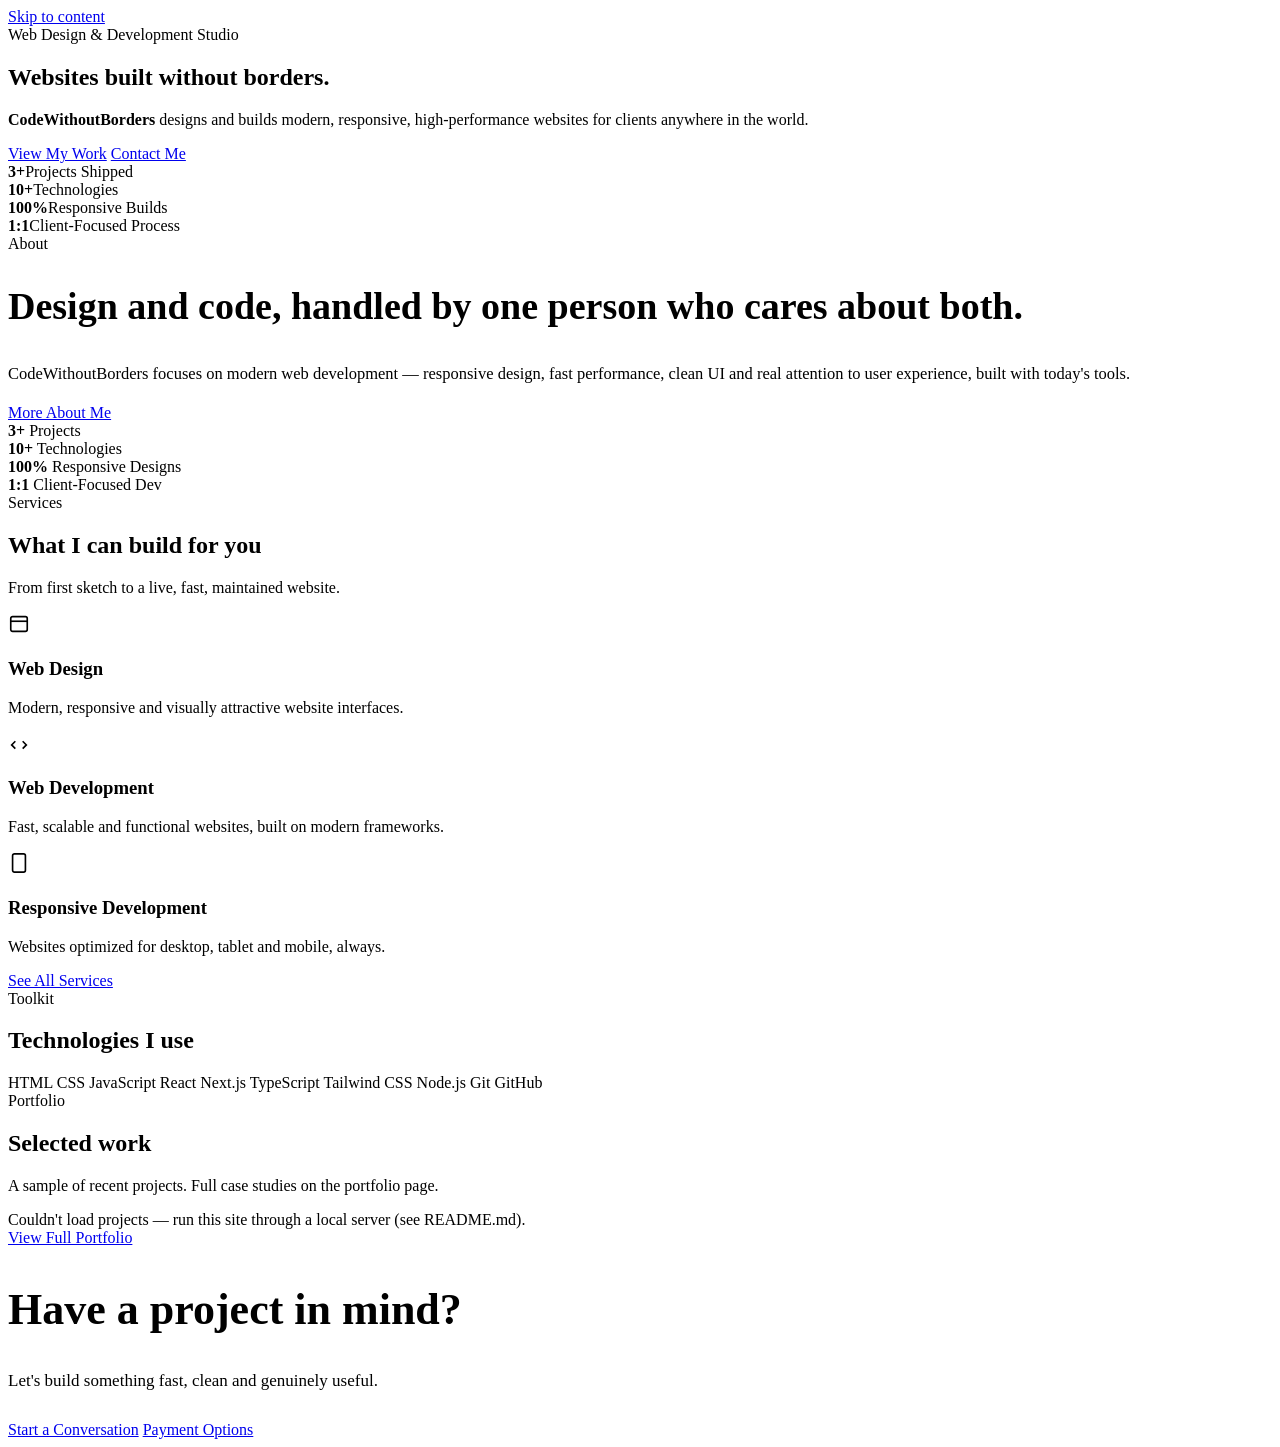
==== index.html @ 9c2fdf0f "Add files via upload" ====
<!DOCTYPE html>
<html lang="en">
<head>
<meta charset="UTF-8" />
<meta name="viewport" content="width=device-width, initial-scale=1.0" />
<title>CodeWithoutBorders — Web Design &amp; Development Without Borders</title>
<meta name="description" content="CodeWithoutBorders builds modern, responsive, high-performance websites — web design, web development, UI/UX and optimization for clients anywhere." />
<link rel="canonical" href="https://REPLACE_ME_DOMAIN.com/" />
<meta property="og:type" content="website" />
<meta property="og:title" content="CodeWithoutBorders — Web Design & Development Without Borders" />
<meta property="og:description" content="Modern, responsive and high-performance websites, built without borders." />
<meta property="og:url" content="https://REPLACE_ME_DOMAIN.com/" />
<meta name="twitter:card" content="summary_large_image" />
<link rel="icon" href="data:image/svg+xml,<svg xmlns=%22http://www.w3.org/2000/svg%22 viewBox=%220 0 100 100%22><text y=%22.9em%22 font-size=%2290%22 fill=%22%2300ff88%22>&lt;/&gt;</text></svg>" />
<link rel="stylesheet" href="css/styles.css" />
</head>
<body data-page="home">
<a href="#main" class="skip-link">Skip to content</a>
<div id="site-header"></div>

<main id="main">
  <section class="hero">
    <div class="hero-bg" aria-hidden="true"></div>
    <div class="hero-grid" aria-hidden="true"></div>
    <div class="floaters" aria-hidden="true"></div>
    <div class="container hero-content">
      <span class="eyebrow">Web Design &amp; Development Studio</span>
      <h1>Websites built <span class="accent">without borders.</span></h1>
      <p class="hero-sub"><strong style="color:var(--text);">CodeWithoutBorders</strong> designs and builds modern, responsive, high-performance websites for clients anywhere in the world.</p>
      <div class="hero-cta">
        <a href="portfolio.html" class="btn btn-primary">View My Work</a>
        <a href="contact.html" class="btn btn-secondary">Contact Me</a>
      </div>
      <div class="hero-meta">
        <div><strong>3+</strong><span>Projects Shipped</span></div>
        <div><strong>10+</strong><span>Technologies</span></div>
        <div><strong>100%</strong><span>Responsive Builds</span></div>
        <div><strong>1:1</strong><span>Client-Focused Process</span></div>
      </div>
    </div>
  </section>

  <section class="section" id="about-preview">
    <div class="container">
      <div class="split-2col" style="--split-ratio: 1fr 1fr; --split-gap: 60px;">
        <div class="reveal">
          <span class="eyebrow">About</span>
          <h2 style="font-size:clamp(26px,4vw,38px); font-weight:600;">Design and code, handled by one person who cares about both.</h2>
          <p style="color:var(--text-muted); margin-top:18px; font-size:16.5px; line-height:1.7;">
            CodeWithoutBorders focuses on modern web development — responsive design, fast performance, clean UI and real attention to user experience, built with today's tools.
          </p>
          <a href="about.html" class="btn btn-secondary" style="margin-top:26px;">More About Me</a>
        </div>
        <div class="grid grid-2 reveal">
          <div class="card stat-card">
            <strong>3+</strong>
            <span>Projects</span>
          </div>
          <div class="card stat-card">
            <strong>10+</strong>
            <span>Technologies</span>
          </div>
          <div class="card stat-card">
            <strong>100%</strong>
            <span>Responsive Designs</span>
          </div>
          <div class="card stat-card">
            <strong>1:1</strong>
            <span>Client-Focused Dev</span>
          </div>
        </div>
      </div>
    </div>
  </section>

  <section class="section" style="background:var(--bg-elevated); border-top:1px solid var(--border); border-bottom:1px solid var(--border);">
    <div class="container">
      <div class="section-head reveal">
        <span class="eyebrow">Services</span>
        <h2>What I can build for you</h2>
        <p>From first sketch to a live, fast, maintained website.</p>
      </div>
      <div class="grid grid-3" id="homeServices">
        <div class="card reveal">
          <div class="icon"><svg width="22" height="22" viewBox="0 0 24 24" fill="none" stroke="currentColor" stroke-width="1.8"><rect x="3" y="4" width="18" height="16" rx="2"/><path d="M3 9h18"/></svg></div>
          <h3>Web Design</h3>
          <p>Modern, responsive and visually attractive website interfaces.</p>
        </div>
        <div class="card reveal">
          <div class="icon"><svg width="22" height="22" viewBox="0 0 24 24" fill="none" stroke="currentColor" stroke-width="1.8"><path d="m8 9-4 4 4 4M16 9l4 4-4 4"/></svg></div>
          <h3>Web Development</h3>
          <p>Fast, scalable and functional websites, built on modern frameworks.</p>
        </div>
        <div class="card reveal">
          <div class="icon"><svg width="22" height="22" viewBox="0 0 24 24" fill="none" stroke="currentColor" stroke-width="1.8"><rect x="5" y="2" width="14" height="20" rx="2"/><path d="M12 18h.01"/></svg></div>
          <h3>Responsive Development</h3>
          <p>Websites optimized for desktop, tablet and mobile, always.</p>
        </div>
      </div>
      <div class="text-center mt-lg reveal">
        <a href="services.html" class="btn btn-secondary">See All Services</a>
      </div>
    </div>
  </section>

  <section class="section">
    <div class="container">
      <div class="section-head reveal">
        <span class="eyebrow">Toolkit</span>
        <h2>Technologies I use</h2>
      </div>
      <div class="tech-badges reveal" id="homeTech">
        <span class="tech-badge"><span class="dot"></span>HTML</span>
        <span class="tech-badge"><span class="dot"></span>CSS</span>
        <span class="tech-badge"><span class="dot"></span>JavaScript</span>
        <span class="tech-badge"><span class="dot"></span>React</span>
        <span class="tech-badge"><span class="dot"></span>Next.js</span>
        <span class="tech-badge"><span class="dot"></span>TypeScript</span>
        <span class="tech-badge"><span class="dot"></span>Tailwind CSS</span>
        <span class="tech-badge"><span class="dot"></span>Node.js</span>
        <span class="tech-badge"><span class="dot"></span>Git</span>
        <span class="tech-badge"><span class="dot"></span>GitHub</span>
      </div>
    </div>
  </section>

  <section class="section" style="background:var(--bg-elevated); border-top:1px solid var(--border); border-bottom:1px solid var(--border);">
    <div class="container">
      <div class="section-head reveal">
        <span class="eyebrow">Portfolio</span>
        <h2>Selected work</h2>
        <p>A sample of recent projects. Full case studies on the portfolio page.</p>
      </div>
      <div class="project-grid" id="homeProjectGrid">
        <div class="empty-state">Loading projects…</div>
      </div>
      <div class="text-center mt-lg reveal">
        <a href="portfolio.html" class="btn btn-primary">View Full Portfolio</a>
      </div>
    </div>
  </section>

  <section class="section text-center">
    <div class="container reveal">
      <h2 style="font-size:clamp(28px,4.5vw,44px);">Have a project in mind?</h2>
      <p style="color:var(--text-muted); margin-top:14px; font-size:17px;">Let's build something fast, clean and genuinely useful.</p>
      <div class="hero-cta" style="justify-content:center; margin-top:30px;">
        <a href="contact.html" class="btn btn-primary">Start a Conversation</a>
        <a href="payments.html" class="btn btn-secondary">Payment Options</a>
      </div>
    </div>
  </section>
</main>

<div id="site-footer"></div>
<div id="site-whatsapp"></div>

<script src="js/config.js"></script>
<script src="js/components.js"></script>
<script src="js/main.js"></script>
<script>
  // Small featured-projects preview, reuses the same data source as the portfolio page.
  (async function () {
    const grid = document.getElementById("homeProjectGrid");
    try {
      const res = await fetch("data/projects.json");
      const projects = await res.json();
      const featured = projects.filter((p) => p.featured).slice(0, 3);
      const list = featured.length ? featured : projects.slice(0, 3);
      grid.innerHTML = list
        .map(
          (p) => `
        <a class="project-card in-view" href="project.html?slug=${encodeURIComponent(p.slug)}">
          <div class="thumb"><img src="${p.image}" alt="Screenshot of ${p.title}" loading="lazy" onerror="this.src='assets/placeholder-project.svg'"/></div>
          <div class="body">
            <span class="cat">${p.category}</span>
            <h3>${p.title}</h3>
            <p>${p.description}</p>
          </div>
        </a>`
        )
        .join("");
    } catch {
      grid.innerHTML = `<div class="empty-state">Couldn't load projects — run this site through a local server (see README.md).</div>`;
    }
  })();
</script>
</body>
</html>
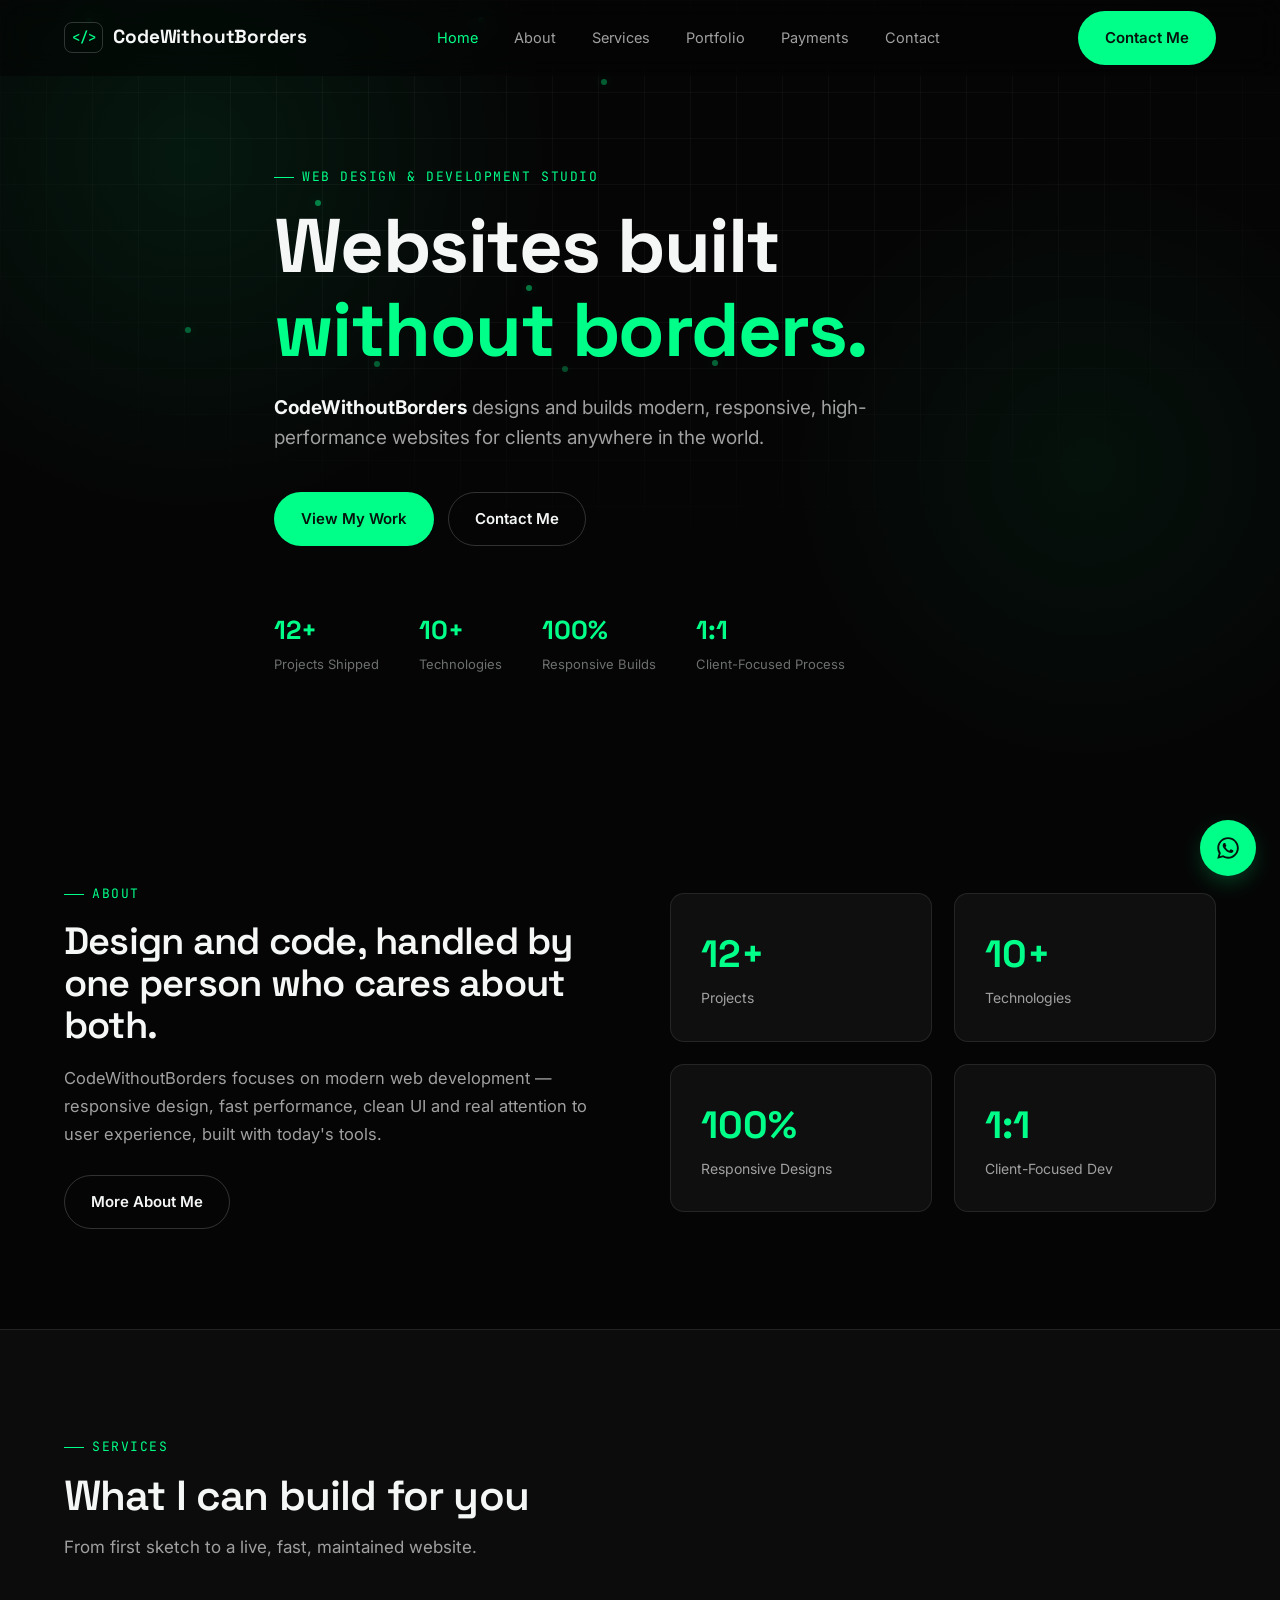
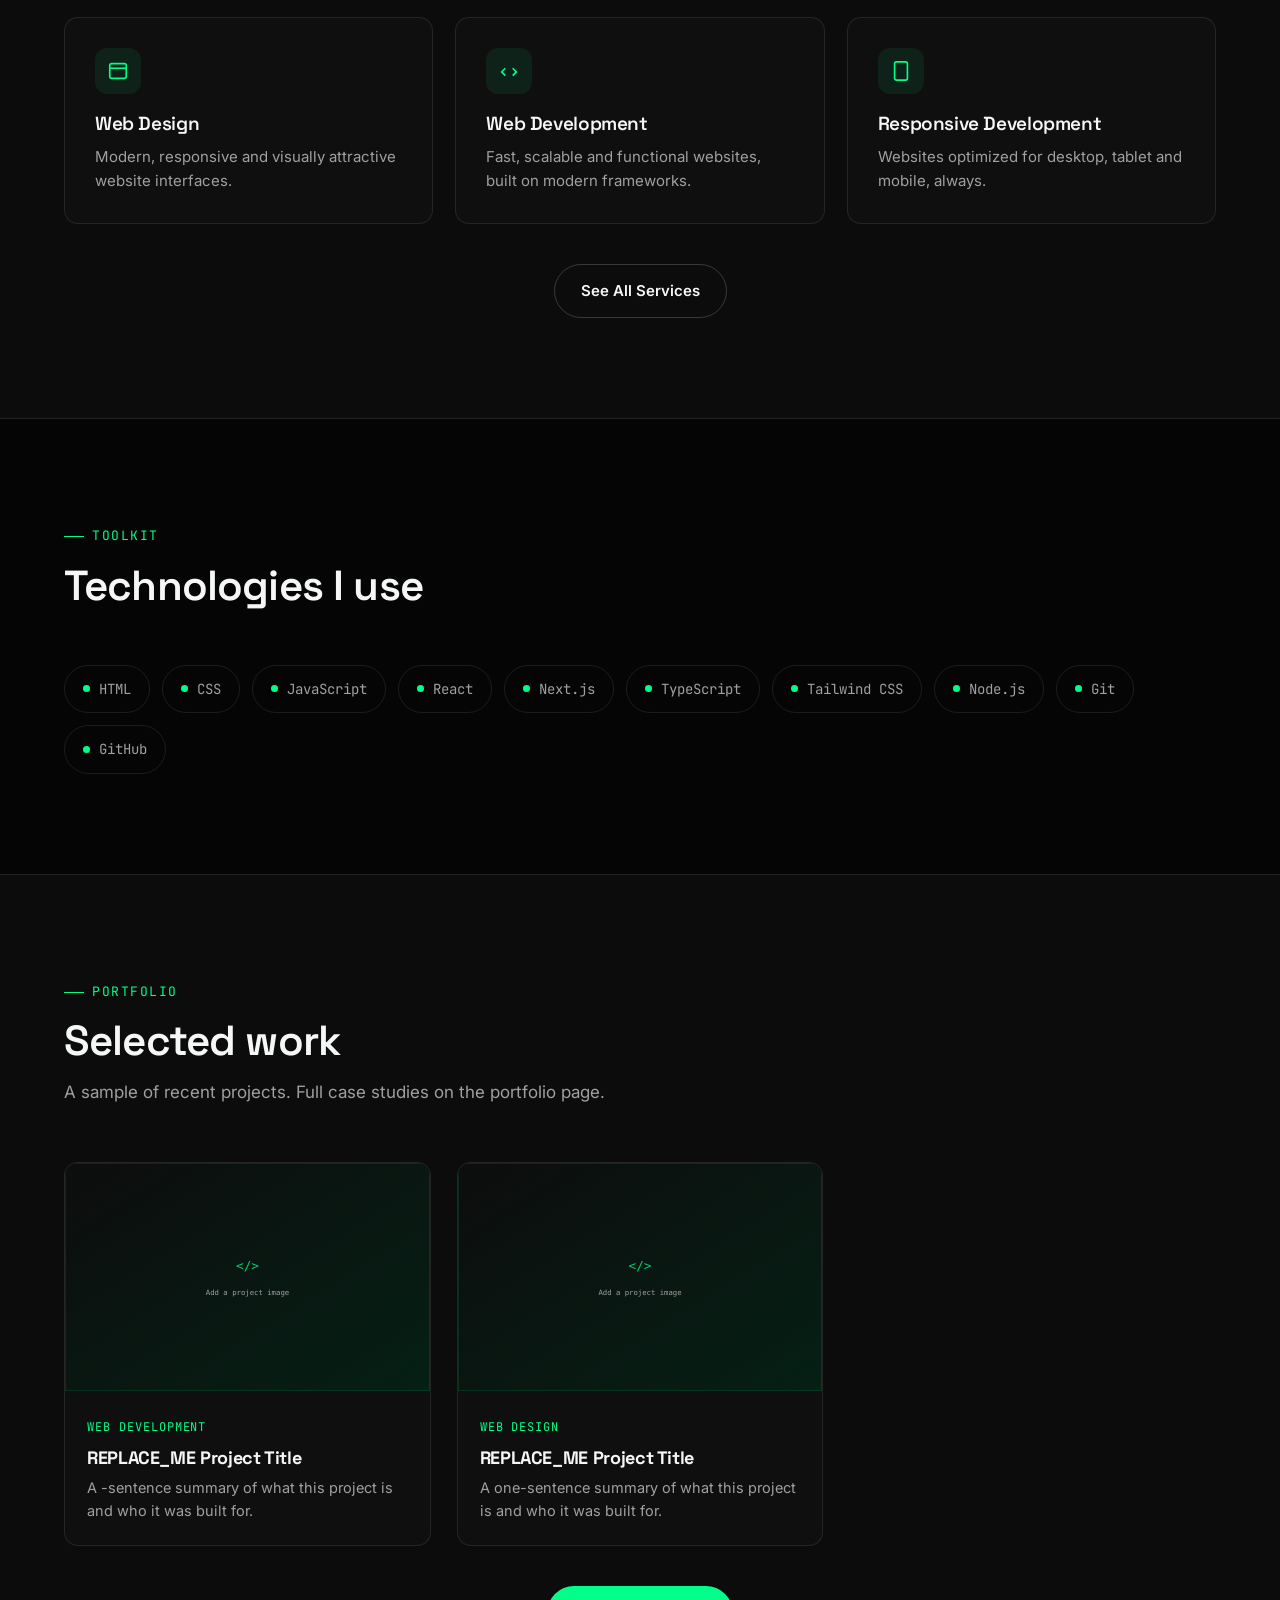
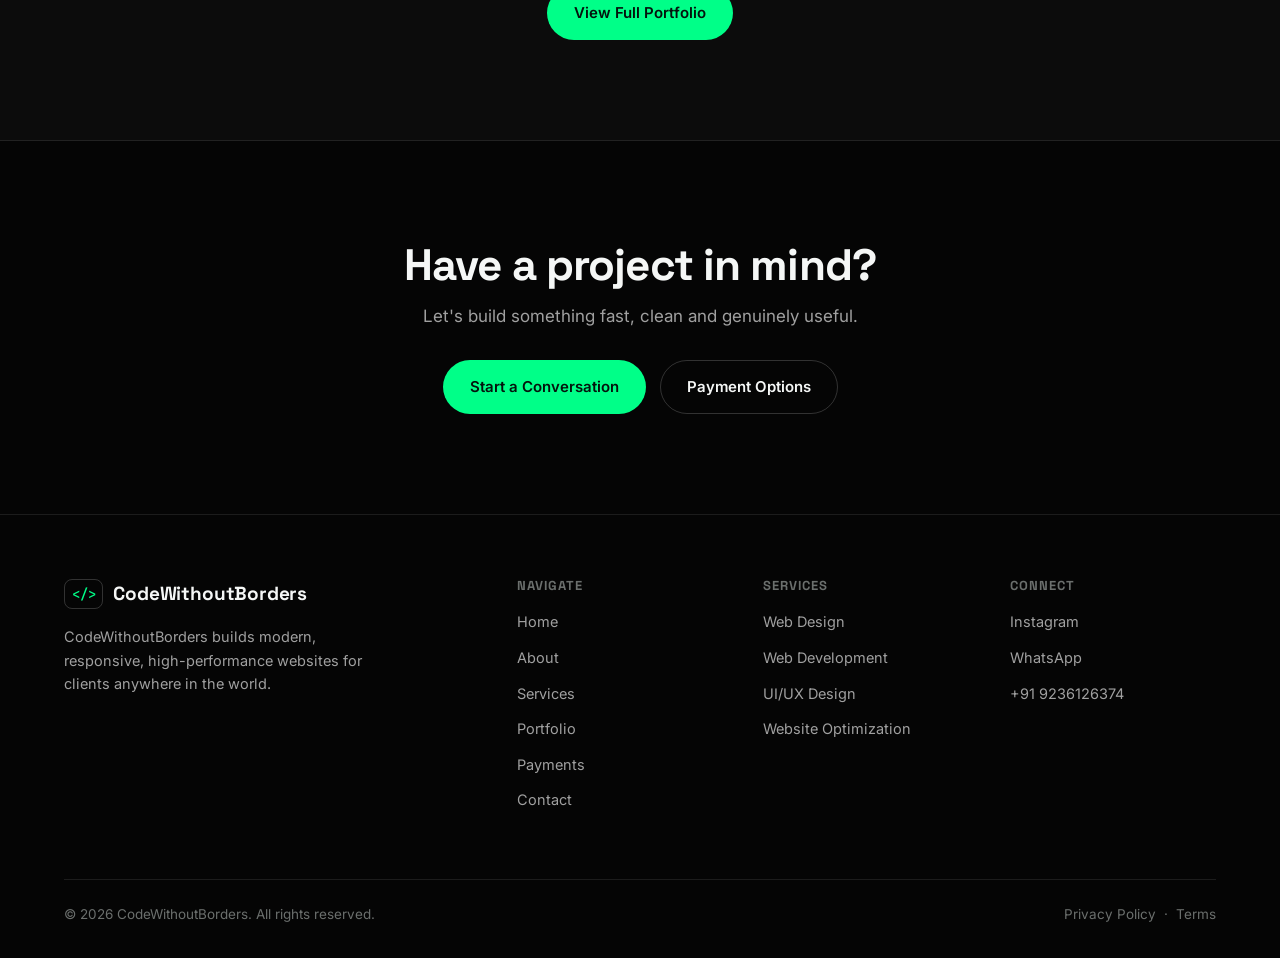
==== commit 01e7dd61: "Update project count from 3 to 12 in index.html" ====
--- a/index.html
+++ b/index.html
@@ -32,7 +32,7 @@
         <a href="contact.html" class="btn btn-secondary">Contact Me</a>
       </div>
       <div class="hero-meta">
-        <div><strong>3+</strong><span>Projects Shipped</span></div>
+        <div><strong>12+</strong><span>Projects Shipped</span></div>
         <div><strong>10+</strong><span>Technologies</span></div>
         <div><strong>100%</strong><span>Responsive Builds</span></div>
         <div><strong>1:1</strong><span>Client-Focused Process</span></div>
@@ -53,7 +53,7 @@
         </div>
         <div class="grid grid-2 reveal">
           <div class="card stat-card">
-            <strong>3+</strong>
+            <strong>12+</strong>
             <span>Projects</span>
           </div>
           <div class="card stat-card">
--- a/css/styles.css
+++ b/css/styles.css
@@ -0,0 +1,612 @@
+/* ==========================================================
+   CodeWithoutBorders — Global Stylesheet
+   Design tokens live in :root. Everything derives from them.
+   ========================================================== */
+
+@import url('https://fonts.googleapis.com/css2?family=Space+Grotesk:wght@400;500;600;700&family=Inter:wght@400;500;600&family=JetBrains+Mono:wght@400;500&display=swap');
+
+:root {
+  /* Color */
+  --bg: #050505;
+  --bg-elevated: #0c0c0c;
+  --surface: #0f0f0f;
+  --surface-hover: #131313;
+  --border: rgba(255, 255, 255, 0.09);
+  --border-strong: rgba(255, 255, 255, 0.18);
+  --green: #00ff88;
+  --green-dim: #00cc6f;
+  --green-glow: rgba(0, 255, 136, 0.35);
+  --text: #f5f7f6;
+  --text-muted: #a0a0a0;
+  --text-faint: #6b6f6d;
+  --danger: #ff5c5c;
+
+  /* Type */
+  --font-display: "Space Grotesk", "Inter", sans-serif;
+  --font-body: "Inter", -apple-system, sans-serif;
+  --font-mono: "JetBrains Mono", monospace;
+
+  /* Layout */
+  --max-width: 1200px;
+  --radius-sm: 8px;
+  --radius-md: 14px;
+  --radius-lg: 22px;
+  --nav-height: 76px;
+
+  /* Motion */
+  --ease: cubic-bezier(0.16, 1, 0.3, 1);
+  --dur-fast: 180ms;
+  --dur-med: 420ms;
+}
+
+/* ---------- Reset ---------- */
+*, *::before, *::after { box-sizing: border-box; }
+html { scroll-behavior: smooth; }
+@media (prefers-reduced-motion: reduce) {
+  html { scroll-behavior: auto; }
+  *, *::before, *::after {
+    animation-duration: 0.01ms !important;
+    animation-iteration-count: 1 !important;
+    transition-duration: 0.01ms !important;
+    scroll-behavior: auto !important;
+  }
+}
+
+body {
+  margin: 0;
+  background: var(--bg);
+  color: var(--text);
+  font-family: var(--font-body);
+  font-size: 16px;
+  line-height: 1.6;
+  -webkit-font-smoothing: antialiased;
+  overflow-x: hidden;
+}
+
+h1, h2, h3, h4 { font-family: var(--font-display); margin: 0; line-height: 1.1; letter-spacing: -0.02em; }
+p { margin: 0; }
+a { color: inherit; text-decoration: none; }
+ul { list-style: none; margin: 0; padding: 0; }
+img { max-width: 100%; display: block; }
+button { font-family: inherit; cursor: pointer; }
+input, textarea, select { font-family: inherit; }
+
+/* Visible focus states everywhere (accessibility) */
+a:focus-visible,
+button:focus-visible,
+input:focus-visible,
+textarea:focus-visible,
+select:focus-visible {
+  outline: 2px solid var(--green);
+  outline-offset: 3px;
+  border-radius: 4px;
+}
+
+.skip-link {
+  position: absolute;
+  left: -9999px;
+  top: 0;
+  background: var(--green);
+  color: #04140d;
+  padding: 12px 18px;
+  z-index: 1000;
+  font-weight: 600;
+  border-radius: 0 0 8px 0;
+}
+.skip-link:focus { left: 0; }
+
+/* ---------- Layout helpers ---------- */
+.container {
+  max-width: var(--max-width);
+  margin: 0 auto;
+  padding: 0 24px;
+}
+@media (max-width: 380px) {
+  .container { padding: 0 18px; }
+}
+.section { padding: 100px 0; }
+.section-tight { padding: 64px 0; }
+@media (max-width: 720px) {
+  .section { padding: 64px 0; }
+}
+
+.eyebrow {
+  font-family: var(--font-mono);
+  font-size: 13px;
+  letter-spacing: 0.12em;
+  text-transform: uppercase;
+  color: var(--green);
+  display: inline-flex;
+  align-items: center;
+  gap: 8px;
+  margin-bottom: 16px;
+}
+.eyebrow::before {
+  content: "";
+  width: 20px;
+  height: 1px;
+  background: var(--green);
+}
+
+.section-head { max-width: 640px; margin-bottom: 56px; }
+.section-head h2 { font-size: clamp(28px, 4vw, 42px); font-weight: 600; }
+.section-head p { color: var(--text-muted); margin-top: 14px; font-size: 17px; }
+
+/* ---------- Buttons ---------- */
+.btn {
+  display: inline-flex;
+  align-items: center;
+  justify-content: center;
+  gap: 10px;
+  padding: 14px 26px;
+  border-radius: 999px;
+  font-weight: 600;
+  font-size: 15px;
+  border: 1px solid transparent;
+  transition: transform var(--dur-fast) var(--ease), box-shadow var(--dur-fast) var(--ease), background var(--dur-fast) var(--ease), border-color var(--dur-fast) var(--ease);
+  white-space: nowrap;
+}
+.btn:active { transform: scale(0.97); }
+.btn-primary {
+  background: var(--green);
+  color: #04140d;
+  box-shadow: 0 0 0 0 var(--green-glow);
+}
+.btn-primary:hover { box-shadow: 0 8px 30px -6px var(--green-glow); transform: translateY(-2px); }
+.btn-secondary {
+  background: transparent;
+  color: var(--text);
+  border-color: var(--border-strong);
+}
+.btn-secondary:hover { border-color: var(--green); color: var(--green); transform: translateY(-2px); }
+.btn-ghost { background: transparent; color: var(--text-muted); padding: 10px 16px; }
+.btn-ghost:hover { color: var(--green); }
+.btn-block { width: 100%; }
+.btn[disabled] { opacity: 0.55; cursor: not-allowed; transform: none !important; }
+
+/* ---------- Navbar ---------- */
+.navbar {
+  position: fixed;
+  top: 0; left: 0; right: 0;
+  height: var(--nav-height);
+  z-index: 500;
+  display: flex;
+  align-items: center;
+  background: rgba(5, 5, 5, 0.55);
+  backdrop-filter: blur(14px) saturate(140%);
+  -webkit-backdrop-filter: blur(14px) saturate(140%);
+  border-bottom: 1px solid transparent;
+  transition: border-color var(--dur-fast) var(--ease), background var(--dur-fast) var(--ease);
+}
+.navbar.is-scrolled { border-color: var(--border); background: rgba(5, 5, 5, 0.82); }
+.navbar .container { display: flex; align-items: center; justify-content: space-between; width: 100%; }
+
+.brand {
+  display: flex;
+  align-items: center;
+  gap: 10px;
+  font-family: var(--font-display);
+  font-weight: 700;
+  font-size: 19px;
+  letter-spacing: -0.01em;
+  white-space: nowrap;
+  min-width: 0;
+}
+@media (max-width: 380px) {
+  .brand { font-size: 15px; gap: 7px; }
+  .brand .mark { padding: 2px 5px; font-size: 12px; }
+}
+.brand .mark {
+  font-family: var(--font-mono);
+  color: var(--green);
+  font-weight: 500;
+  border: 1px solid var(--border-strong);
+  border-radius: 8px;
+  padding: 3px 7px;
+  font-size: 14px;
+}
+
+.nav-links {
+  display: flex;
+  align-items: center;
+  gap: 4px;
+}
+.nav-links a {
+  padding: 10px 16px;
+  border-radius: 999px;
+  font-size: 14.5px;
+  color: var(--text-muted);
+  transition: color var(--dur-fast) var(--ease), background var(--dur-fast) var(--ease);
+  position: relative;
+}
+.nav-links a:hover { color: var(--text); background: var(--surface); }
+.nav-links a.active { color: var(--green); }
+.nav-cta { margin-left: 8px; }
+
+.nav-toggle {
+  display: none;
+  background: none;
+  border: 1px solid var(--border-strong);
+  border-radius: 10px;
+  width: 42px; height: 42px;
+  align-items: center;
+  justify-content: center;
+  color: var(--text);
+}
+
+.mobile-menu {
+  position: fixed;
+  inset: var(--nav-height) 0 0 0;
+  background: rgba(5,5,5,0.98);
+  backdrop-filter: blur(10px);
+  z-index: 499;
+  display: flex;
+  flex-direction: column;
+  padding: 28px 24px;
+  gap: 4px;
+  transform: translateY(-8px);
+  opacity: 0;
+  pointer-events: none;
+  transition: opacity var(--dur-med) var(--ease), transform var(--dur-med) var(--ease);
+}
+.mobile-menu.open { opacity: 1; transform: translateY(0); pointer-events: auto; }
+.mobile-menu a {
+  padding: 16px 4px;
+  font-size: 20px;
+  font-family: var(--font-display);
+  border-bottom: 1px solid var(--border);
+  color: var(--text);
+}
+.mobile-menu a.active { color: var(--green); }
+.mobile-menu .btn { margin-top: 20px; }
+
+@media (max-width: 900px) {
+  .nav-links { display: none; }
+  .nav-cta { display: none; }
+  .nav-toggle { display: inline-flex; }
+}
+
+/* ---------- Hero ---------- */
+.hero {
+  position: relative;
+  padding: calc(var(--nav-height) + 84px) 0 100px;
+  overflow: hidden;
+}
+.hero-bg {
+  position: absolute;
+  inset: 0;
+  z-index: -1;
+  background:
+    radial-gradient(600px circle at 15% 20%, rgba(0,255,136,0.08), transparent 60%),
+    radial-gradient(500px circle at 85% 60%, rgba(0,255,136,0.05), transparent 60%);
+}
+.hero-grid {
+  position: absolute;
+  inset: 0;
+  z-index: -1;
+  background-image:
+    linear-gradient(rgba(255,255,255,0.035) 1px, transparent 1px),
+    linear-gradient(90deg, rgba(255,255,255,0.035) 1px, transparent 1px);
+  background-size: 46px 46px;
+  mask-image: radial-gradient(ellipse 70% 60% at 50% 20%, black 40%, transparent 90%);
+}
+.hero-content { max-width: 780px; }
+.hero h1 {
+  font-size: clamp(40px, 7vw, 76px);
+  font-weight: 700;
+  opacity: 0;
+  transform: translateY(18px);
+  animation: rise var(--dur-med) var(--ease) forwards;
+  animation-delay: 80ms;
+}
+.hero h1 .accent { color: var(--green); }
+.hero-sub {
+  margin-top: 22px;
+  font-size: clamp(16px, 2vw, 19px);
+  color: var(--text-muted);
+  max-width: 620px;
+  opacity: 0;
+  transform: translateY(18px);
+  animation: rise var(--dur-med) var(--ease) forwards;
+  animation-delay: 200ms;
+}
+.hero-cta {
+  margin-top: 38px;
+  display: flex;
+  gap: 14px;
+  flex-wrap: wrap;
+  opacity: 0;
+  transform: translateY(18px);
+  animation: rise var(--dur-med) var(--ease) forwards;
+  animation-delay: 320ms;
+}
+.hero-meta {
+  margin-top: 64px;
+  display: flex;
+  gap: 40px;
+  flex-wrap: wrap;
+  opacity: 0;
+  animation: fade var(--dur-med) var(--ease) forwards;
+  animation-delay: 460ms;
+}
+@media (max-width: 480px) {
+  .hero-meta { gap: 24px 32px; margin-top: 44px; }
+}
+.hero-meta div strong { display: block; font-family: var(--font-display); font-size: 26px; color: var(--green); }
+.hero-meta div span { font-size: 13px; color: var(--text-faint); }
+
+@keyframes rise { to { opacity: 1; transform: translateY(0); } }
+@keyframes fade { to { opacity: 1; } }
+@media (prefers-reduced-motion: reduce) {
+  .hero h1, .hero-sub, .hero-cta, .hero-meta { opacity: 1; transform: none; animation: none; }
+}
+
+.floaters { position: absolute; inset: 0; z-index: -1; pointer-events: none; }
+.floaters span {
+  position: absolute;
+  width: 6px; height: 6px;
+  border-radius: 50%;
+  background: var(--green);
+  opacity: 0.5;
+  animation: floaty 9s ease-in-out infinite;
+  box-shadow: 0 0 12px var(--green-glow);
+}
+@keyframes floaty {
+  0%, 100% { transform: translateY(0); }
+  50% { transform: translateY(-24px); }
+}
+@media (prefers-reduced-motion: reduce) { .floaters span { animation: none; } }
+
+/* ---------- Cards (services / tech / stats) ---------- */
+.grid { display: grid; gap: 22px; }
+.grid-3 { grid-template-columns: repeat(3, 1fr); }
+.grid-4 { grid-template-columns: repeat(4, 1fr); }
+.grid-2 { grid-template-columns: repeat(2, 1fr); }
+@media (max-width: 980px) { .grid-3, .grid-4 { grid-template-columns: repeat(2, 1fr); } }
+@media (max-width: 620px) { .grid-3, .grid-4, .grid-2 { grid-template-columns: 1fr; } }
+
+/* Generic responsive two-column split (replaces one-off inline grid-template-columns,
+   which inline styles would otherwise let win over any media query below). Set the
+   ratio/gap/alignment per-instance with the --split-* custom properties; the column
+   collapse on small screens always applies regardless of what those are set to. */
+.split-2col {
+  display: grid;
+  gap: var(--split-gap, 48px);
+  grid-template-columns: var(--split-ratio, 1fr 1fr);
+  align-items: var(--split-align, center);
+}
+@media (max-width: 860px) {
+  .split-2col { grid-template-columns: 1fr !important; gap: var(--split-gap-mobile, 32px) !important; }
+}
+
+.card {
+  background: var(--surface);
+  border: 1px solid var(--border);
+  border-radius: var(--radius-md);
+  padding: 30px;
+  transition: transform var(--dur-fast) var(--ease), border-color var(--dur-fast) var(--ease), background var(--dur-fast) var(--ease);
+}
+.card:hover { transform: translateY(-4px); border-color: var(--border-strong); background: var(--surface-hover); }
+.card .icon {
+  width: 46px; height: 46px;
+  display: flex; align-items: center; justify-content: center;
+  border-radius: 12px;
+  background: rgba(0,255,136,0.08);
+  color: var(--green);
+  margin-bottom: 20px;
+}
+.card h3 { font-size: 19px; font-weight: 600; margin-bottom: 10px; }
+.card p { color: var(--text-muted); font-size: 15px; }
+
+.stat-card { text-align: left; }
+.stat-card strong { display: block; font-family: var(--font-display); font-size: 38px; color: var(--green); }
+.stat-card span { color: var(--text-muted); font-size: 14px; }
+
+/* Tech badges */
+.tech-badges { display: flex; flex-wrap: wrap; gap: 12px; }
+.tech-badge {
+  display: flex; align-items: center; gap: 9px;
+  padding: 12px 18px;
+  border: 1px solid var(--border);
+  border-radius: 999px;
+  font-family: var(--font-mono);
+  font-size: 14px;
+  color: var(--text-muted);
+  transition: border-color var(--dur-fast) var(--ease), color var(--dur-fast) var(--ease), transform var(--dur-fast) var(--ease);
+}
+.tech-badge:hover { border-color: var(--green); color: var(--green); transform: translateY(-2px); }
+.tech-badge .dot { width: 7px; height: 7px; border-radius: 50%; background: var(--green); }
+
+/* ---------- Portfolio ---------- */
+.filter-bar {
+  display: flex; flex-wrap: wrap; gap: 10px;
+  margin-bottom: 40px;
+}
+.filter-btn {
+  padding: 10px 20px;
+  border-radius: 999px;
+  border: 1px solid var(--border);
+  background: transparent;
+  color: var(--text-muted);
+  font-size: 14px;
+  transition: all var(--dur-fast) var(--ease);
+}
+.filter-btn:hover { border-color: var(--border-strong); color: var(--text); }
+.filter-btn.active { background: var(--green); border-color: var(--green); color: #04140d; font-weight: 600; }
+
+.project-grid { display: grid; grid-template-columns: repeat(3, 1fr); gap: 26px; }
+@media (max-width: 980px) { .project-grid { grid-template-columns: repeat(2, 1fr); } }
+@media (max-width: 620px) { .project-grid { grid-template-columns: 1fr; } }
+
+.project-card {
+  background: var(--surface);
+  border: 1px solid var(--border);
+  border-radius: var(--radius-md);
+  overflow: hidden;
+  transition: transform var(--dur-fast) var(--ease), border-color var(--dur-fast) var(--ease);
+  opacity: 0; transform: translateY(16px);
+}
+.project-card.in-view { opacity: 1; transform: translateY(0); transition: opacity var(--dur-med) var(--ease), transform var(--dur-med) var(--ease), border-color var(--dur-fast) var(--ease); }
+.project-card:hover { transform: translateY(-6px); border-color: var(--border-strong); }
+.project-card .thumb { aspect-ratio: 16/10; overflow: hidden; background: var(--bg-elevated); }
+.project-card .thumb img { width: 100%; height: 100%; object-fit: cover; transition: transform 500ms var(--ease); }
+.project-card:hover .thumb img { transform: scale(1.06); }
+.project-card .body { padding: 22px; }
+.project-card .cat { font-family: var(--font-mono); font-size: 12px; color: var(--green); text-transform: uppercase; letter-spacing: 0.08em; }
+.project-card h3 { font-size: 18px; margin: 10px 0 8px; }
+.project-card p { color: var(--text-muted); font-size: 14.5px; }
+.project-card .tags { display: flex; flex-wrap: wrap; gap: 6px; margin-top: 14px; }
+.project-card .tags span { font-family: var(--font-mono); font-size: 11.5px; color: var(--text-faint); border: 1px solid var(--border); border-radius: 6px; padding: 3px 8px; }
+.empty-state { text-align: center; padding: 60px 20px; color: var(--text-muted); border: 1px dashed var(--border-strong); border-radius: var(--radius-md); }
+
+/* ---------- Payments ---------- */
+.payment-card {
+  background: var(--surface);
+  border: 1px solid var(--border);
+  border-radius: var(--radius-md);
+  padding: 28px;
+  display: flex;
+  flex-direction: column;
+  gap: 16px;
+}
+.payment-card .head { display: flex; align-items: center; justify-content: space-between; }
+.payment-card .head h3 { font-size: 18px; }
+.payment-status { font-family: var(--font-mono); font-size: 11px; padding: 4px 10px; border-radius: 999px; text-transform: uppercase; letter-spacing: 0.05em; }
+.payment-status.ready { background: rgba(0,255,136,0.12); color: var(--green); }
+.payment-status.pending { background: rgba(255,255,255,0.06); color: var(--text-faint); }
+.payment-value {
+  display: flex; align-items: center; justify-content: space-between; gap: 10px;
+  background: var(--bg-elevated);
+  border: 1px solid var(--border);
+  border-radius: var(--radius-sm);
+  padding: 12px 14px;
+  font-family: var(--font-mono);
+  font-size: 14px;
+  color: var(--text-muted);
+  word-break: break-all;
+}
+.copy-btn {
+  flex-shrink: 0;
+  background: transparent;
+  border: 1px solid var(--border-strong);
+  color: var(--text);
+  border-radius: 8px;
+  padding: 7px 12px;
+  font-size: 12.5px;
+  transition: all var(--dur-fast) var(--ease);
+}
+.copy-btn:hover { border-color: var(--green); color: var(--green); }
+.copy-btn.copied { background: var(--green); color: #04140d; border-color: var(--green); }
+
+/* ---------- Contact ---------- */
+.form-grid { display: grid; grid-template-columns: 1fr 1fr; gap: 18px; }
+@media (max-width: 620px) { .form-grid { grid-template-columns: 1fr; } }
+.field { display: flex; flex-direction: column; gap: 8px; }
+.field.full { grid-column: 1 / -1; }
+.field label { font-size: 13.5px; color: var(--text-muted); }
+.field input, .field textarea {
+  background: var(--surface);
+  border: 1px solid var(--border);
+  border-radius: var(--radius-sm);
+  padding: 13px 15px;
+  color: var(--text);
+  font-size: 15px;
+  transition: border-color var(--dur-fast) var(--ease);
+}
+.field input:focus, .field textarea:focus { border-color: var(--green); outline: none; }
+.field input[aria-invalid="true"], .field textarea[aria-invalid="true"] { border-color: var(--danger); }
+.field .error { font-size: 12.5px; color: var(--danger); min-height: 16px; }
+.field textarea { resize: vertical; min-height: 130px; }
+
+.form-status {
+  margin-top: 18px;
+  padding: 14px 16px;
+  border-radius: var(--radius-sm);
+  font-size: 14px;
+  display: none;
+}
+.form-status.show { display: block; }
+.form-status.success { background: rgba(0,255,136,0.1); color: var(--green); border: 1px solid rgba(0,255,136,0.3); }
+.form-status.error { background: rgba(255,92,92,0.1); color: var(--danger); border: 1px solid rgba(255,92,92,0.3); }
+
+.contact-side { display: flex; flex-direction: column; gap: 14px; }
+.contact-link {
+  display: flex; align-items: center; gap: 14px;
+  padding: 16px 18px;
+  border: 1px solid var(--border);
+  border-radius: var(--radius-md);
+  transition: all var(--dur-fast) var(--ease);
+}
+.contact-link:hover { border-color: var(--green); background: var(--surface); }
+.contact-link .icon { width: 40px; height: 40px; border-radius: 10px; background: rgba(0,255,136,0.08); color: var(--green); display: flex; align-items: center; justify-content: center; flex-shrink: 0; }
+.contact-link strong { display: block; font-size: 15px; }
+.contact-link span { font-size: 13px; color: var(--text-faint); }
+
+/* ---------- Footer ---------- */
+.footer { border-top: 1px solid var(--border); padding: 64px 0 32px; }
+.footer-grid { display: grid; grid-template-columns: 2fr 1fr 1fr 1fr; gap: 40px; }
+@media (max-width: 780px) { .footer-grid { grid-template-columns: 1fr 1fr; } }
+@media (max-width: 480px) { .footer-grid { grid-template-columns: 1fr; } }
+.footer h4 { font-size: 13px; color: var(--text-faint); text-transform: uppercase; letter-spacing: 0.08em; margin-bottom: 16px; }
+.footer ul li { margin-bottom: 10px; }
+.footer ul a { color: var(--text-muted); font-size: 14.5px; transition: color var(--dur-fast) var(--ease); }
+.footer ul a:hover { color: var(--green); }
+.footer-bottom {
+  margin-top: 56px;
+  padding-top: 24px;
+  border-top: 1px solid var(--border);
+  display: flex; justify-content: space-between; flex-wrap: wrap; gap: 12px;
+  color: var(--text-faint); font-size: 13.5px;
+}
+
+.floating-wa {
+  position: fixed;
+  bottom: 24px; right: 24px;
+  width: 56px; height: 56px;
+  border-radius: 50%;
+  background: var(--green);
+  color: #04140d;
+  display: flex; align-items: center; justify-content: center;
+  box-shadow: 0 8px 26px -6px var(--green-glow);
+  z-index: 400;
+  transition: transform var(--dur-fast) var(--ease);
+}
+.floating-wa:hover { transform: scale(1.08); }
+
+/* ---------- Page header (inner pages) ---------- */
+.page-header { padding: calc(var(--nav-height) + 64px) 0 60px; }
+.page-header .eyebrow { margin-bottom: 18px; }
+.page-header h1 { font-size: clamp(34px, 5vw, 54px); }
+.page-header p { margin-top: 16px; color: var(--text-muted); font-size: 17px; max-width: 640px; }
+
+.breadcrumb { font-family: var(--font-mono); font-size: 13px; color: var(--text-faint); margin-bottom: 22px; }
+.breadcrumb a { color: var(--text-muted); }
+.breadcrumb a:hover { color: var(--green); }
+
+/* ---------- Reveal on scroll ---------- */
+.reveal { opacity: 0; transform: translateY(20px); transition: opacity var(--dur-med) var(--ease), transform var(--dur-med) var(--ease); }
+.reveal.in-view { opacity: 1; transform: translateY(0); }
+@media (prefers-reduced-motion: reduce) { .reveal { opacity: 1; transform: none; transition: none; } }
+
+/* ---------- 404 ---------- */
+.error-page { min-height: 90vh; display: flex; flex-direction: column; align-items: center; justify-content: center; text-align: center; padding: 0 20px; }
+.error-page .code { font-family: var(--font-mono); font-size: 100px; color: var(--green); line-height: 1; }
+.error-page h1 { margin-top: 12px; font-size: 28px; }
+.error-page p { margin-top: 12px; color: var(--text-muted); max-width: 420px; }
+.error-page .btn { margin-top: 28px; }
+
+/* ---------- Prose (privacy/terms) ---------- */
+.prose { max-width: 760px; }
+.prose h2 { font-size: 22px; margin-top: 40px; margin-bottom: 14px; }
+.prose h2:first-child { margin-top: 0; }
+.prose p, .prose li { color: var(--text-muted); font-size: 15.5px; margin-bottom: 12px; }
+.prose ul { padding-left: 20px; list-style: disc; }
+
+/* ---------- Utility ---------- */
+.text-center { text-align: center; }
+.mt-lg { margin-top: 40px; }
+.divider { height: 1px; background: var(--border); margin: 0; }
+.visually-hidden {
+  position: absolute; width: 1px; height: 1px; padding: 0; margin: -1px;
+  overflow: hidden; clip: rect(0,0,0,0); white-space: nowrap; border: 0;
+}
